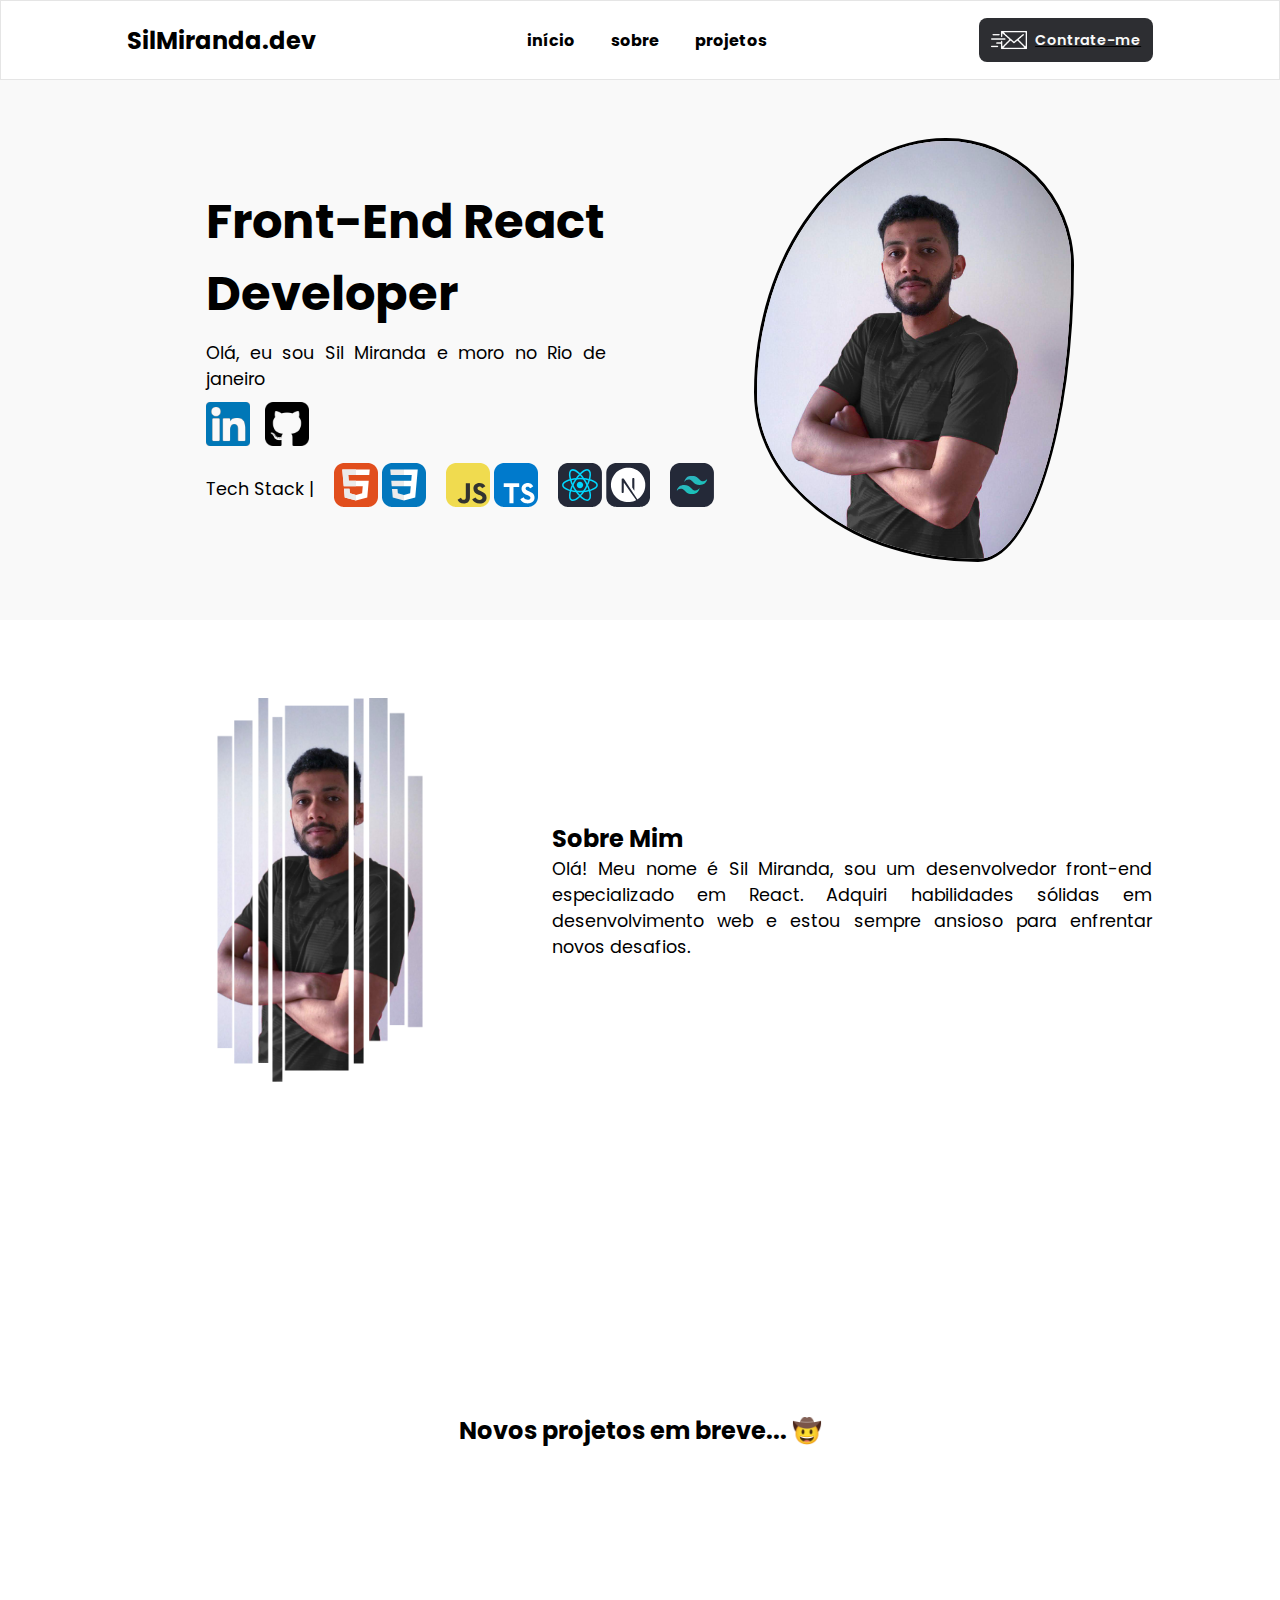
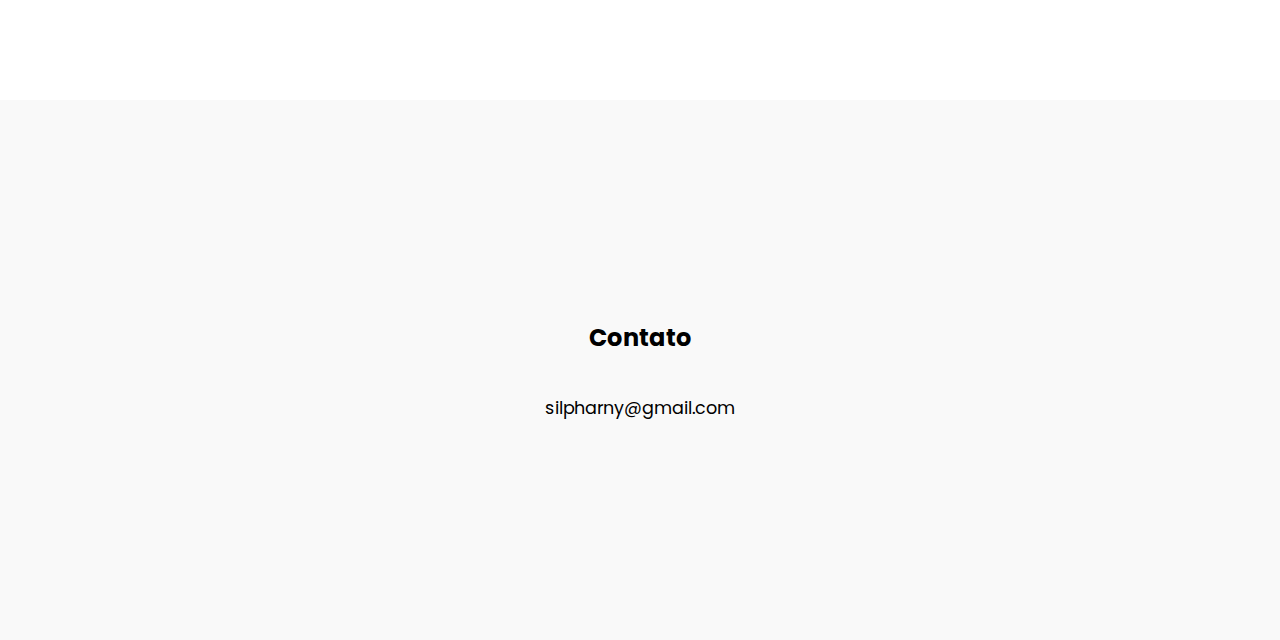
==== index.html @ c1b4ee5f "restaurando arquivos para pasta main" ====
<!DOCTYPE html>
<html lang="pt-br">
<head>
    <meta charset="UTF-8">
    <meta name="viewport" content="width=device-width, initial-scale=1.0">

    <link rel="preconnect" href="https://fonts.googleapis.com">
    <link rel="preconnect" href="https://fonts.gstatic.com" crossorigin>
    <link href="https://fonts.googleapis.com/css2?family=Poppins:ital,wght@0,100;0,200;0,300;0,400;0,500;0,600;0,700;0,800;0,900;1,100; 1,200;1,300;1,400;1,500;1,600;1,700;1,800;1,900&display=swap" rel="stylesheet">

    <link rel="stylesheet" href="styles.css">
    <link rel="stylesheet" href="mobile.css">
    <title>Portifólio</title>
</head>
<body>
    <!-- Burger menu-->
    <nav class="menu">
        <input type="checkbox" class="menu-faketrigger" />
        <div class="menu-lines">
            <span></span>
            <span></span>
            <span></span>
        </div>
        <ul>
            <li><a href="#home">início</a></li>
            <li><a href="#about">sobre</a></li>
            <li><a href="#projects">projetos</a></li>
           
            <a class="navigation" class="contact" href="#contact">
                <div class="hireMe">
                    <img class="mail" src="assets/mailIcon.svg" alt="mail">
                    <p>Contrate-me</p>
                </div>
            </a>
        </ul>
    </nav>
    <header>
        <h2>SilMiranda.dev</h2>
        <nav>
            <ul>
                <li><a class="navigation" id="homeNav" href="#home">início</a></li>
                <li><a class="navigation" id="aboutNav" href="#about">sobre</a></li>
                <li><a class="navigation" id="projectNav" href="#projects">projetos</a></li>
            </ul>
        </nav>
        
        <div>
            <a class="navigation" class="contact" href="#contact">
                <div class="hireMe">
                    <img class="mail" src="assets/mailIcon.svg" alt="mail">
                    <p>Contrate-me</p>
                </div>
            </a>
        </div>

    </header>
    
    <main>
        <section class="section" id="home">
            <div class="information">
                <h1>Front-End React Developer</h1>
                <p>Olá, eu sou Sil Miranda e moro no Rio de janeiro</p>
                <div class="socialMedia">
                    <a href="https://www.linkedin.com/in/silpharny/"><img class="icon" src="assets/linkedin.svg" alt="Linkedin"></a>
                    <a href="https://github.com/Silpharny"><img class="icon" src="assets/Github.svg" alt="Github"></a>
                </div>
                <div id="stack">
                    <p>Tech Stack |</p>
                    <div id="stack01">
                        <img class="icon" src="assets/html.svg" alt="Html">
                        <img class="icon" src="assets/css.svg" alt="Css">
                    </div>
                    <div id="stack02">
                        <img class="icon" src="assets/javascript.svg" alt="JavaScript">
                        <img class="icon" src="assets/typescript.svg" alt="TypeScript">
                    </div>
                    <div id="stack03">
                        <img class="icon" src="assets/react.svg" alt="React">
                        <img class="icon" src="assets/next.svg" alt="Next">
                    </div>
                    <div id="stack04">
                        <img class="icon" src="assets/Tailwind.svg" alt="Tailwind">
                    </div>
                </div>
            </div>
                <img id="principalPic" src="assets/imgPrincipal.jpg">
        </section>
        <section class="section" id="about">
            <img id="secondPic" src="assets/imgSec2.png" alt="perfil">
            <div class="information" id="aboutMe-description">
                <h2>Sobre Mim</h2>
                <p>
                    Olá! Meu nome é Sil Miranda, sou um desenvolvedor front-end especializado em React. Adquiri habilidades sólidas em desenvolvimento web e estou sempre ansioso para enfrentar novos desafios.
                </p>
            </div>
        </section>
        <section class="section" id="projects">
            <h2>Novos projetos em breve... 🤠</h2>
        </section>
        <section class="section" id="contact">
            <h2>Contato</h2>
            <p>silpharny@gmail.com</p>
        </section>
    </main>
</body>
<script src="script.js"></script>
</html>
---- styles.css ----
* {
    padding: 0;
    margin: 0;
    box-sizing: border-box;
    font-family: 'Poppins', sans-serif;
    color: var(--font-color);
}
 
:root {
    --primary-color: #f9f9f9;
    --secondary-color: #2D2E32;
    --tertiary-color: #cdcdcd
}

body {
    width: 100%;
    height: 100vh;
}

header {
    display: flex;
    justify-content: space-around;
    align-items: center;
    height: 80px;
    border: 1px solid rgb(00, 00, 00, 0.1);
    padding: 20px;
}

header nav ul{
    display: flex;
    gap: 36px;
    list-style: none;
    cursor: pointer;
    font-weight: bold;   
}

header nav ul li a:hover {
    background-color: var(--secondary-color);
    color: var(--primary-color);
    padding: 8px;
    border-radius: 8px;
}

header nav ul li a{
    text-decoration: none;
}

.menu {
    display: none;
}
.menu ul{
    display: flex; 
    gap: 24px;
    align-items: center;
    list-style: none;
    cursor: pointer;
    text-align: center;
}

.menu .hireMe {
    width: 200px;
}

.hireMe {
    display: flex;
    align-items: center;
    justify-content: center;
    gap: 8px;
    background-color: var(--secondary-color);
    padding: 4px 12px;
    cursor: pointer;
    border-radius: 8px;
}

.hireMe .mail {
    width: 36px;
}

.hireMe p {
    color: var(--primary-color);
    font-weight: 600;
    font-size: 0.9rem;
}

.section {
    display: flex;
    align-items: center;
    justify-content: center;
    gap: 40px;
    height: 60vh;
    background-color: var(--primary-color);
}

#home .principalPic {
    display: flex;
    flex-direction: column;
    gap: 12px;
}

#home h1 {
    max-width: 400px;
    font-size: 3rem;
    font-weight: bolder;
    text-wrap: wrap;
}

.section p {
    max-width: 400px;
    font-size: 1.1rem;
    text-align: justify;
}

#home div .icon {
    width: 44px;

}

#home #stack {
    display: flex;
    align-items: center;
    gap: 20px;
    cursor: pointer;
}

#principalPic {
    width: 20rem;
    
    border: 3px solid black;
    animation: morph 8s ease-in-out infinite;
    border-radius: 60% 40% 30% 70% / 60% 30% 70% 40%;
    transition: all 1s ease-in-out;
}    
        

@keyframes morph {
    0% {
        border-radius: 60% 40% 30% 70% / 60% 30% 70% 40%;
    }
  
    50% {
        border-radius: 30% 60% 70% 40% / 50% 60% 30% 60%;
    }
  
    100% {
        border-radius: 60% 40% 30% 70% / 60% 30% 70% 40%;
    }
}

#home .information {
    display: flex;
    flex-direction: column;
    gap: 10px;
}

#home .information .socialMedia {
    display: flex;
    gap: 15px;

}

#secondPic {
    width: 24rem;
}

#about, #projects {
    background-color: white;
}

#stack01, #stack02, #stack03, #stack04 {
    transition: transform 450ms;
}

#stack01:hover, #stack02:hover, #stack03:hover, #stack04:hover {
    transform: translateY(-20px);
    transition: transform 450ms;
}

#about p {
    max-width: 600px;
    text-wrap: wrap;   
}

#projects, #contact {
    flex-direction: column;
    text-align: center;
}
---- mobile.css ----
@media (max-width: 600px) {
    .menu {
        display: block;   
        position: absolute;
        top: 0;
        left: 0;    
        padding: 30px;     
    }
    
    .menu .menu-lines {
        position: absolute;
        z-index: 999;
        width: 35px;
        height: 35px;
    }
    
    .menu .menu-lines span {
        display: block;
        width: 35px;
        height: 5px;
        margin-bottom: 10px;
        background-color: var(--secondary-color);
        border-radius: 3px;
    
        transition: all ease .2s;
    }
    
    .menu .menu-faketrigger {
        position: absolute;
        z-index: 1000;
        width: 35px;
        height: 35px;
        opacity: 0;
        cursor: pointer;
    }
    
    .menu .menu-faketrigger:checked ~.menu-lines span:nth-child(1) {
        transform-origin: 0% 0%;
        transform: rotate(45deg) scale(1.25);
    }
    
    .menu .menu-faketrigger:checked ~.menu-lines span:nth-child(2) {
        opacity: 0;
    }   
    
    .menu .menu-faketrigger:checked ~.menu-lines span:nth-child(3) {
        transform-origin: 0% 100%;
        transform: rotate(-45deg) scale(1.25);
    }
    
    .menu ul {
        position: absolute;
        z-index: 998;
        left: 0;
        top: 0;
        width: 300px;
        height: calc(100vh - 100px);
        padding-top: 100px;
        background-color: var(--primary-color);
        margin-left: -300px;
        transition: all ease .2s;
    }
    
    .menu .menu-faketrigger:checked ~ ul {
        margin-left: 0;
    }
    
    .menu ul {
        display: flex;
        flex-direction: column;
    }
    
    .menu ul li {
        width: 300px;
        padding: 10px 30px;
        color: var(--secondary-color);
        
    }
    
    .menu ul li a{
        text-decoration: none;
        font-size: 22px;
        transition: all ease .3s;
    }
    
    
    .menu ul li:hover {
        background-color: var(--secondary-color);
        color: var(--primary-color);
    }

    header nav, header div {
        display: none;
    }

    .section {
        height: 75vh;
    }

    main #home {
        display: flex;
        flex-direction: column-reverse;
    }

    #home .information {
        align-items: center;
    }

    #home .information #stack {
        align-items: center;
        justify-content: center;
        gap: 5px;
        margin-top: 16px;
        
        font-weight: bold;
    }

    #home #principalPic {
        max-width: 50vw;
    }

    #about {
        display: flex;
        flex-direction: column;
    }

    #about #aboutMe-description{
        display: flex;
        flex-direction: column;
        gap: 16px;
        width: 400px;
    }
}
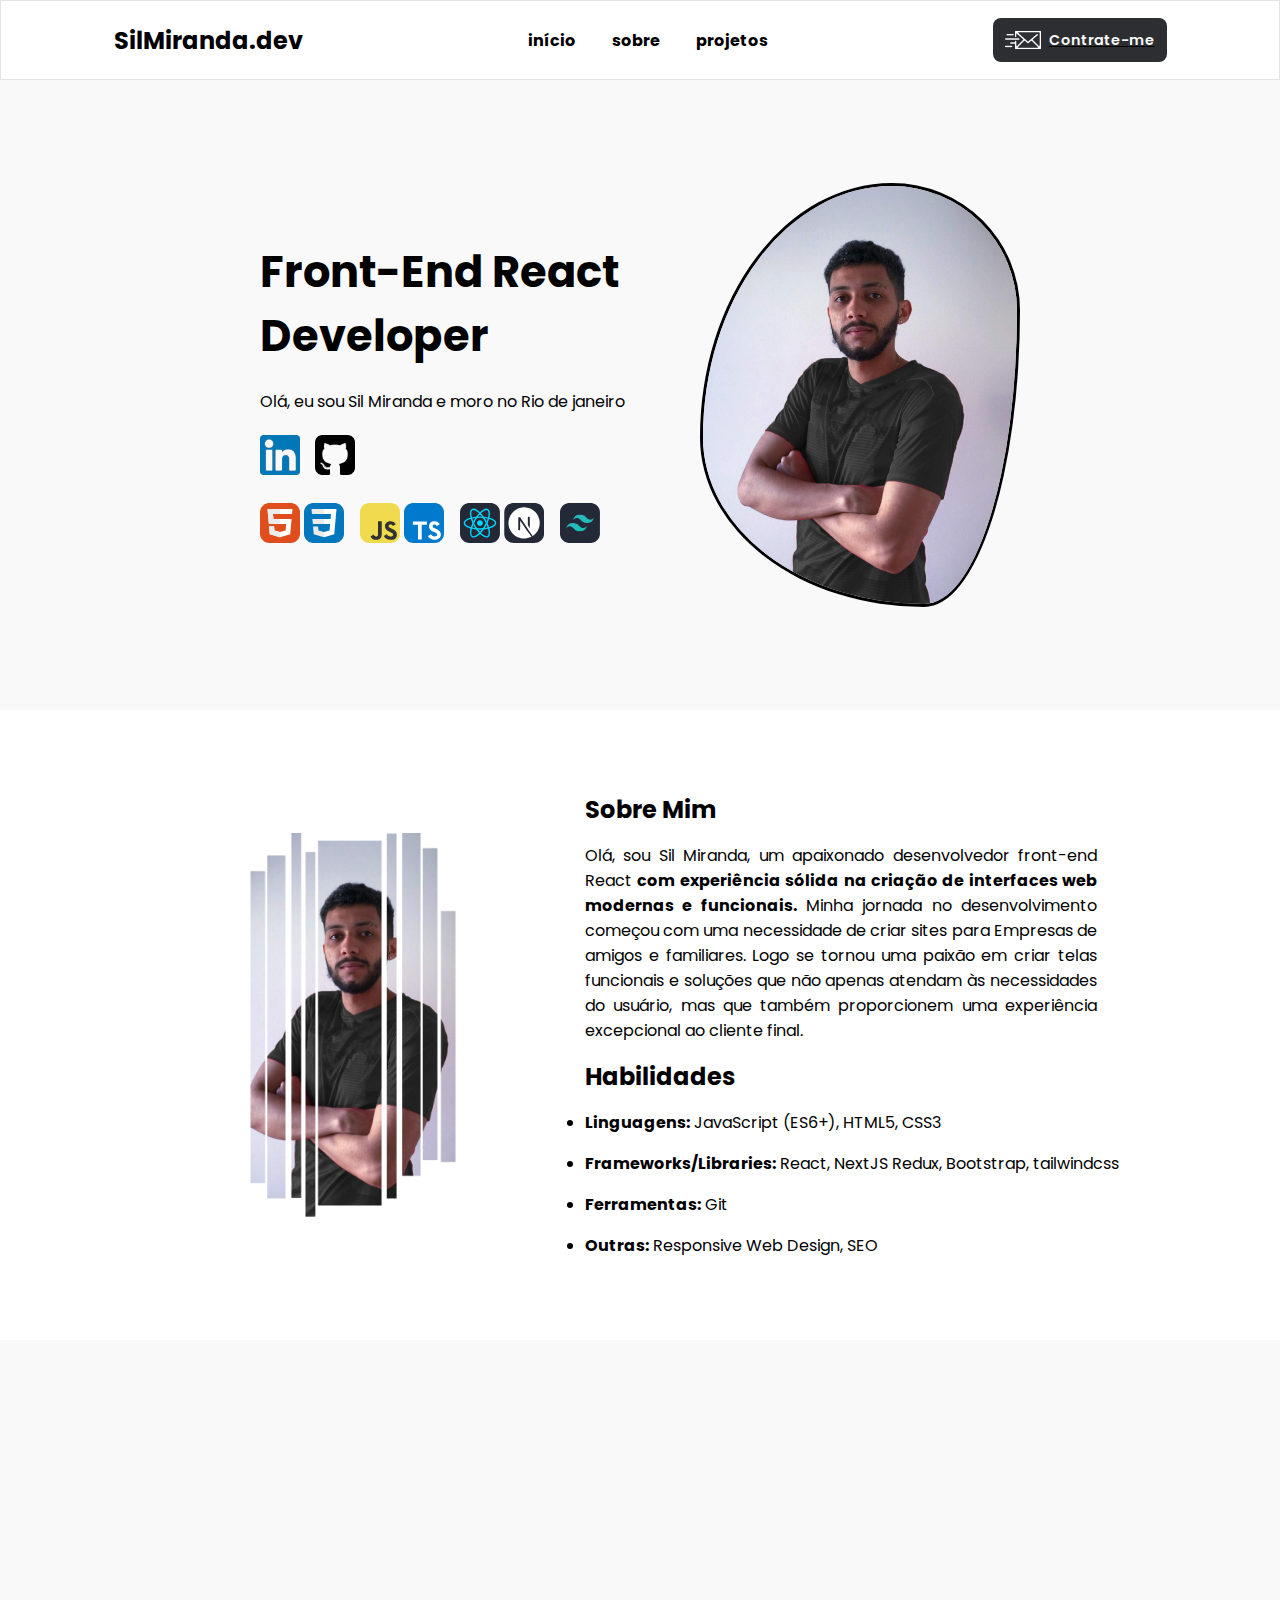
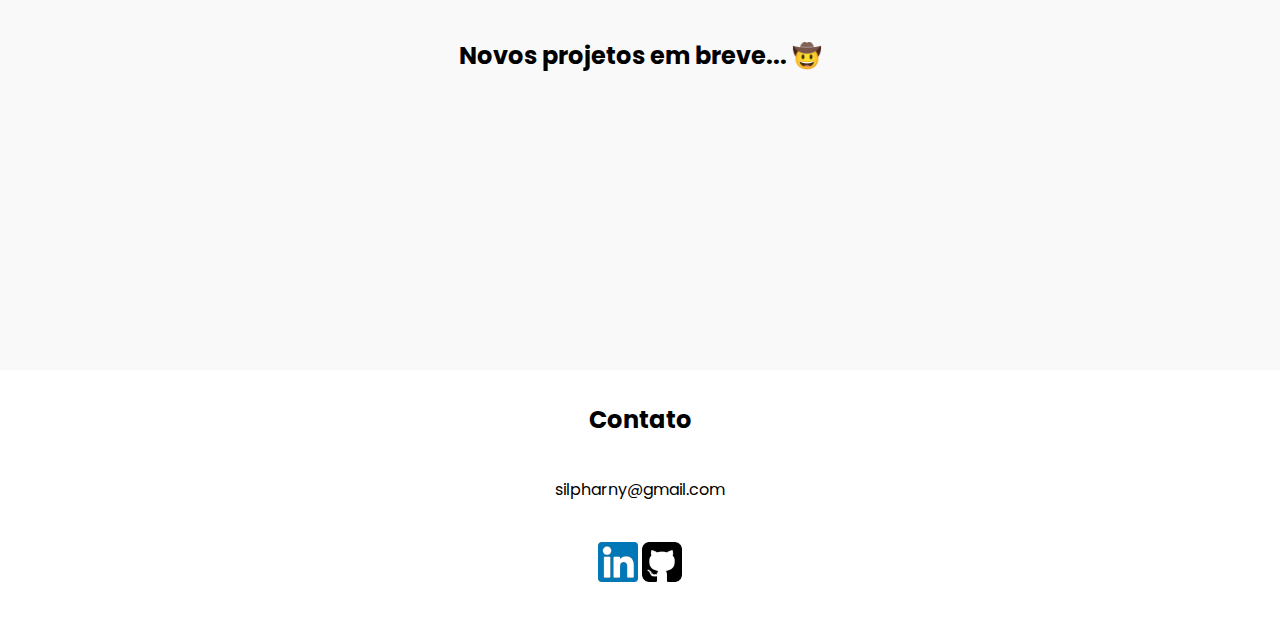
==== commit a61798fe: "Resolvendo problemas de responsividade" ====
--- a/index.html
+++ b/index.html
@@ -2,7 +2,7 @@
 <html lang="pt-br">
 <head>
     <meta charset="UTF-8">
-    <meta name="viewport" content="width=device-width, initial-scale=1.0">
+    <meta name="viewport" content="width=device-width, initial-scale=1.0"> 
 
     <link rel="preconnect" href="https://fonts.googleapis.com">
     <link rel="preconnect" href="https://fonts.gstatic.com" crossorigin>
@@ -22,7 +22,6 @@
             <span></span>
         </div>
         <ul>
-            <li><a href="#home">início</a></li>
             <li><a href="#about">sobre</a></li>
             <li><a href="#projects">projetos</a></li>
            
@@ -65,20 +64,19 @@
                     <a href="https://github.com/Silpharny"><img class="icon" src="assets/Github.svg" alt="Github"></a>
                 </div>
                 <div id="stack">
-                    <p>Tech Stack |</p>
-                    <div id="stack01">
+                    <div id="stack01" class="stackInfo">
                         <img class="icon" src="assets/html.svg" alt="Html">
                         <img class="icon" src="assets/css.svg" alt="Css">
                     </div>
-                    <div id="stack02">
+                    <div id="stack02" class="stackInfo">
                         <img class="icon" src="assets/javascript.svg" alt="JavaScript">
                         <img class="icon" src="assets/typescript.svg" alt="TypeScript">
                     </div>
-                    <div id="stack03">
+                    <div id="stack03" class="stackInfo">
                         <img class="icon" src="assets/react.svg" alt="React">
                         <img class="icon" src="assets/next.svg" alt="Next">
                     </div>
-                    <div id="stack04">
+                    <div id="stack04" class="stackInfo">
                         <img class="icon" src="assets/Tailwind.svg" alt="Tailwind">
                     </div>
                 </div>
@@ -90,8 +88,16 @@
             <div class="information" id="aboutMe-description">
                 <h2>Sobre Mim</h2>
                 <p>
-                    Olá! Meu nome é Sil Miranda, sou um desenvolvedor front-end especializado em React. Adquiri habilidades sólidas em desenvolvimento web e estou sempre ansioso para enfrentar novos desafios.
+                    Olá, sou Sil Miranda, um apaixonado desenvolvedor front-end React <span>com experiência sólida na criação de interfaces web modernas e funcionais.</span> Minha jornada no desenvolvimento começou com uma necessidade de criar sites para Empresas de amigos e familiares. Logo se tornou uma paixão em criar telas funcionais e soluções que não apenas atendam às necessidades do usuário, mas que também proporcionem uma experiência excepcional ao cliente final.
+
                 </p>
+                <div id="skils">
+                    <h2>Habilidades</h2>
+                    <li><span>Linguagens:</span> JavaScript (ES6+), HTML5, CSS3</li>
+                    <li><span>Frameworks/Libraries:</span> React, NextJS Redux, Bootstrap, tailwindcss</li>
+                    <li><span>Ferramentas:</span> Git</li>
+                    <li><span>Outras:</span> Responsive Web Design, SEO</li>
+                </div>
             </div>
         </section>
         <section class="section" id="projects">
@@ -100,8 +106,13 @@
         <section class="section" id="contact">
             <h2>Contato</h2>
             <p>silpharny@gmail.com</p>
+            <div class="socialMedia">
+                <a href="https://www.linkedin.com/in/silpharny/"><img class="icon" src="assets/linkedin.svg" alt="Linkedin"></a>
+                <a href="https://github.com/Silpharny"><img class="icon" src="assets/Github.svg" alt="Github"></a>
+            </div>            
         </section>
     </main>
+    <a href="#home"><img src="assets/up-arrow.png" id="toHome" alt="upArrow"></a>
 </body>
 <script src="script.js"></script>
 </html>--- a/styles.css
+++ b/styles.css
@@ -14,7 +14,7 @@
 
 body {
     width: 100%;
-    height: 100vh;
+    height: 100%;
 }
 
 header {
@@ -23,7 +23,10 @@
     align-items: center;
     height: 80px;
     border: 1px solid rgb(00, 00, 00, 0.1);
-    padding: 20px;
+}
+
+header h2 {
+    cursor: pointer;
 }
 
 header nav ul{
@@ -87,43 +90,37 @@
     align-items: center;
     justify-content: center;
     gap: 40px;
-    height: 60vh;
+    height: 70vh;
     background-color: var(--primary-color);
 }
 
-#home .principalPic {
-    display: flex;
-    flex-direction: column;
-    gap: 12px;
+.section p {
+    max-width: 400px;
+    font-size: 1rem;
+    text-align: justify;
 }
 
 #home h1 {
     max-width: 400px;
-    font-size: 3rem;
+    font-size: 2.7rem;
     font-weight: bolder;
     text-wrap: wrap;
 }
 
-.section p {
-    max-width: 400px;
-    font-size: 1.1rem;
-    text-align: justify;
-}
-
-#home div .icon {
-    width: 44px;
+.icon {
+    width: 40px;
 
 }
 
 #home #stack {
     display: flex;
     align-items: center;
-    gap: 20px;
+    gap: 16px;
     cursor: pointer;
 }
 
 #principalPic {
-    width: 20rem;
+    width:20rem;
     
     border: 3px solid black;
     animation: morph 8s ease-in-out infinite;
@@ -149,7 +146,7 @@
 #home .information {
     display: flex;
     flex-direction: column;
-    gap: 10px;
+    gap: 1.3rem;
 }
 
 #home .information .socialMedia {
@@ -162,7 +159,7 @@
     width: 24rem;
 }
 
-#about, #projects {
+#about, #contact{
     background-color: white;
 }
 
@@ -175,12 +172,30 @@
     transition: transform 450ms;
 }
 
+#about .information, #about #skils  {
+    display: flex;
+    flex-direction: column;
+    gap: 1rem;
+}
+
+span {
+    font-weight: bold;
+}
+
 #about p {
-    max-width: 600px;
+    max-width: 32rem;
     text-wrap: wrap;   
 }
 
 #projects, #contact {
     flex-direction: column;
     text-align: center;
+}
+
+#contact {
+    height: 250px;
+}
+
+#toHome {
+    display: none;
 }--- a/mobile.css
+++ b/mobile.css
@@ -1,11 +1,17 @@
+:root {
+    --primary-color: #f9f9f9;
+    --secondary-color: #2D2E32;
+    --tertiary-color: #F0EDEE;
+}
 
-@media (max-width: 600px) {
+@media (max-width: 1100px) {
+
     .menu {
-        display: block;   
+        display: block;
         position: absolute;
         top: 0;
-        left: 0;    
-        padding: 30px;     
+        left: 0;     
+        padding: 22px 40px;     
     }
     
     .menu .menu-lines {
@@ -55,9 +61,9 @@
         left: 0;
         top: 0;
         width: 300px;
-        height: calc(100vh - 100px);
+        height: 100vh;
         padding-top: 100px;
-        background-color: var(--primary-color);
+        background-color: var(--tertiary-color);
         margin-left: -300px;
         transition: all ease .2s;
     }
@@ -95,7 +101,7 @@
     }
 
     .section {
-        height: 75vh;
+        height: 100vh;
     }
 
     main #home {
@@ -103,32 +109,36 @@
         flex-direction: column-reverse;
     }
 
+    #home h1 {
+        font-size: 2rem;
+    }
+
     #home .information {
         align-items: center;
+        width: 380px;
     }
 
-    #home .information #stack {
-        align-items: center;
-        justify-content: center;
-        gap: 5px;
-        margin-top: 16px;
-        
-        font-weight: bold;
-    }
-
-    #home #principalPic {
-        max-width: 50vw;
+    #home .information #stack .stackInfo {
+        display: flex;
+        gap: 3px;
     }
 
     #about {
         display: flex;
         flex-direction: column;
+        height: auto;
+        margin: 2rem 0;
     }
 
     #about #aboutMe-description{
+        width: 360px;
+    }
+
+    #toHome {
         display: flex;
-        flex-direction: column;
-        gap: 16px;
-        width: 400px;
+        width: 55px;
+        position: fixed;
+        right: 0;
+        top: 710px;
     }
 }
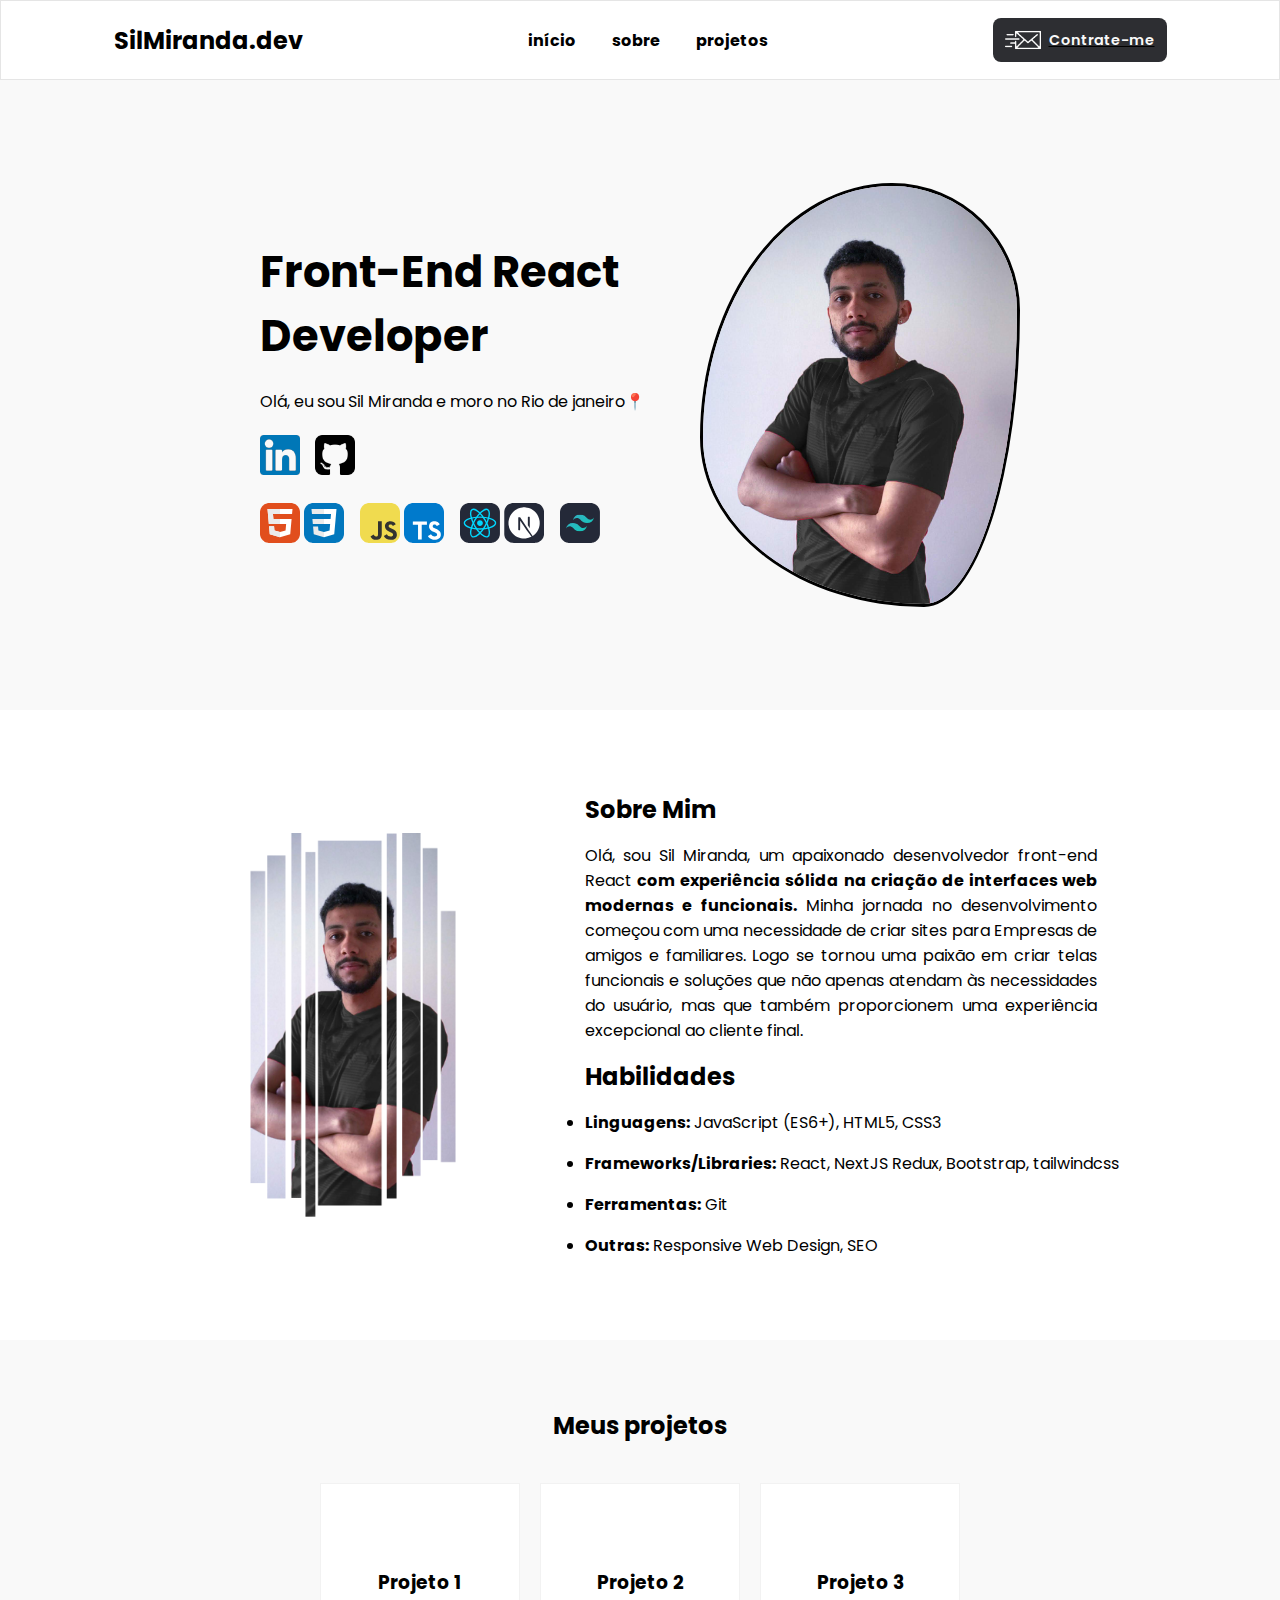
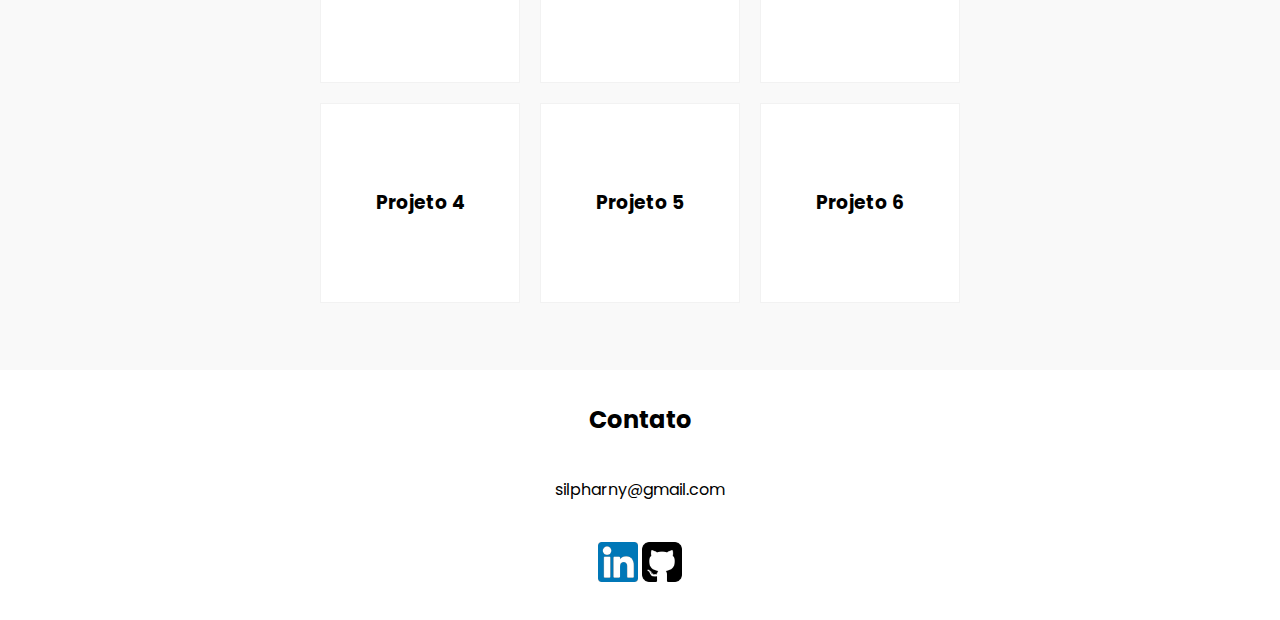
==== commit e4e165ab: "implementando layout projetos" ====
--- a/index.html
+++ b/index.html
@@ -58,7 +58,7 @@
         <section class="section" id="home">
             <div class="information">
                 <h1>Front-End React Developer</h1>
-                <p>Olá, eu sou Sil Miranda e moro no Rio de janeiro</p>
+                <p>Olá, eu sou Sil Miranda e moro no Rio de janeiro📍</p>
                 <div class="socialMedia">
                     <a href="https://www.linkedin.com/in/silpharny/"><img class="icon" src="assets/linkedin.svg" alt="Linkedin"></a>
                     <a href="https://github.com/Silpharny"><img class="icon" src="assets/Github.svg" alt="Github"></a>
@@ -101,7 +101,27 @@
             </div>
         </section>
         <section class="section" id="projects">
-            <h2>Novos projetos em breve... 🤠</h2>
+            <h2>Meus projetos</h2>
+            <div id="projectList">
+                <div class="block">
+                    <h3>Projeto 1</h3>
+                </div>
+                <div class="block">
+                    <h3>Projeto 2</h3>
+                </div>
+                <div class="block">
+                    <h3>Projeto 3</h3>
+                </div>
+                <div class="block">
+                    <h3>Projeto 4</h3>
+                </div>
+                <div class="block">
+                    <h3>Projeto 5</h3>
+                </div>
+                <div class="block">
+                    <h3>Projeto 6</h3>
+                </div>
+            </div>
         </section>
         <section class="section" id="contact">
             <h2>Contato</h2>
--- a/styles.css
+++ b/styles.css
@@ -26,7 +26,7 @@
 }
 
 header h2 {
-    cursor: pointer;
+    cursor: default;
 }
 
 header nav ul{
@@ -116,7 +116,7 @@
     display: flex;
     align-items: center;
     gap: 16px;
-    cursor: pointer;
+    cursor: default;
 }
 
 #principalPic {
@@ -192,6 +192,31 @@
     text-align: center;
 }
 
+#projectList {
+    max-width: 800px;
+    display: flex;
+    flex-wrap: wrap;
+
+    justify-content: center;
+    gap: 20px;
+    
+}
+
+.block {
+    display: flex;
+    align-items: center;
+    justify-content: center;
+    width: 200px;
+    height: 200px;
+    background-color: white;
+    border: 1px solid rgb(00, 00, 00, 0.05);
+    cursor: default;
+}
+
+.block h3:hover {
+    opacity: 0.1;
+}
+
 #contact {
     height: 250px;
 }
--- a/mobile.css
+++ b/mobile.css
@@ -115,7 +115,7 @@
 
     #home .information {
         align-items: center;
-        width: 380px;
+        max-width: 23rem;
     }
 
     #home .information #stack .stackInfo {
@@ -134,6 +134,10 @@
         width: 360px;
     }
 
+    #projectList {
+        gap: 2px;
+    }
+
     #toHome {
         display: flex;
         width: 55px;
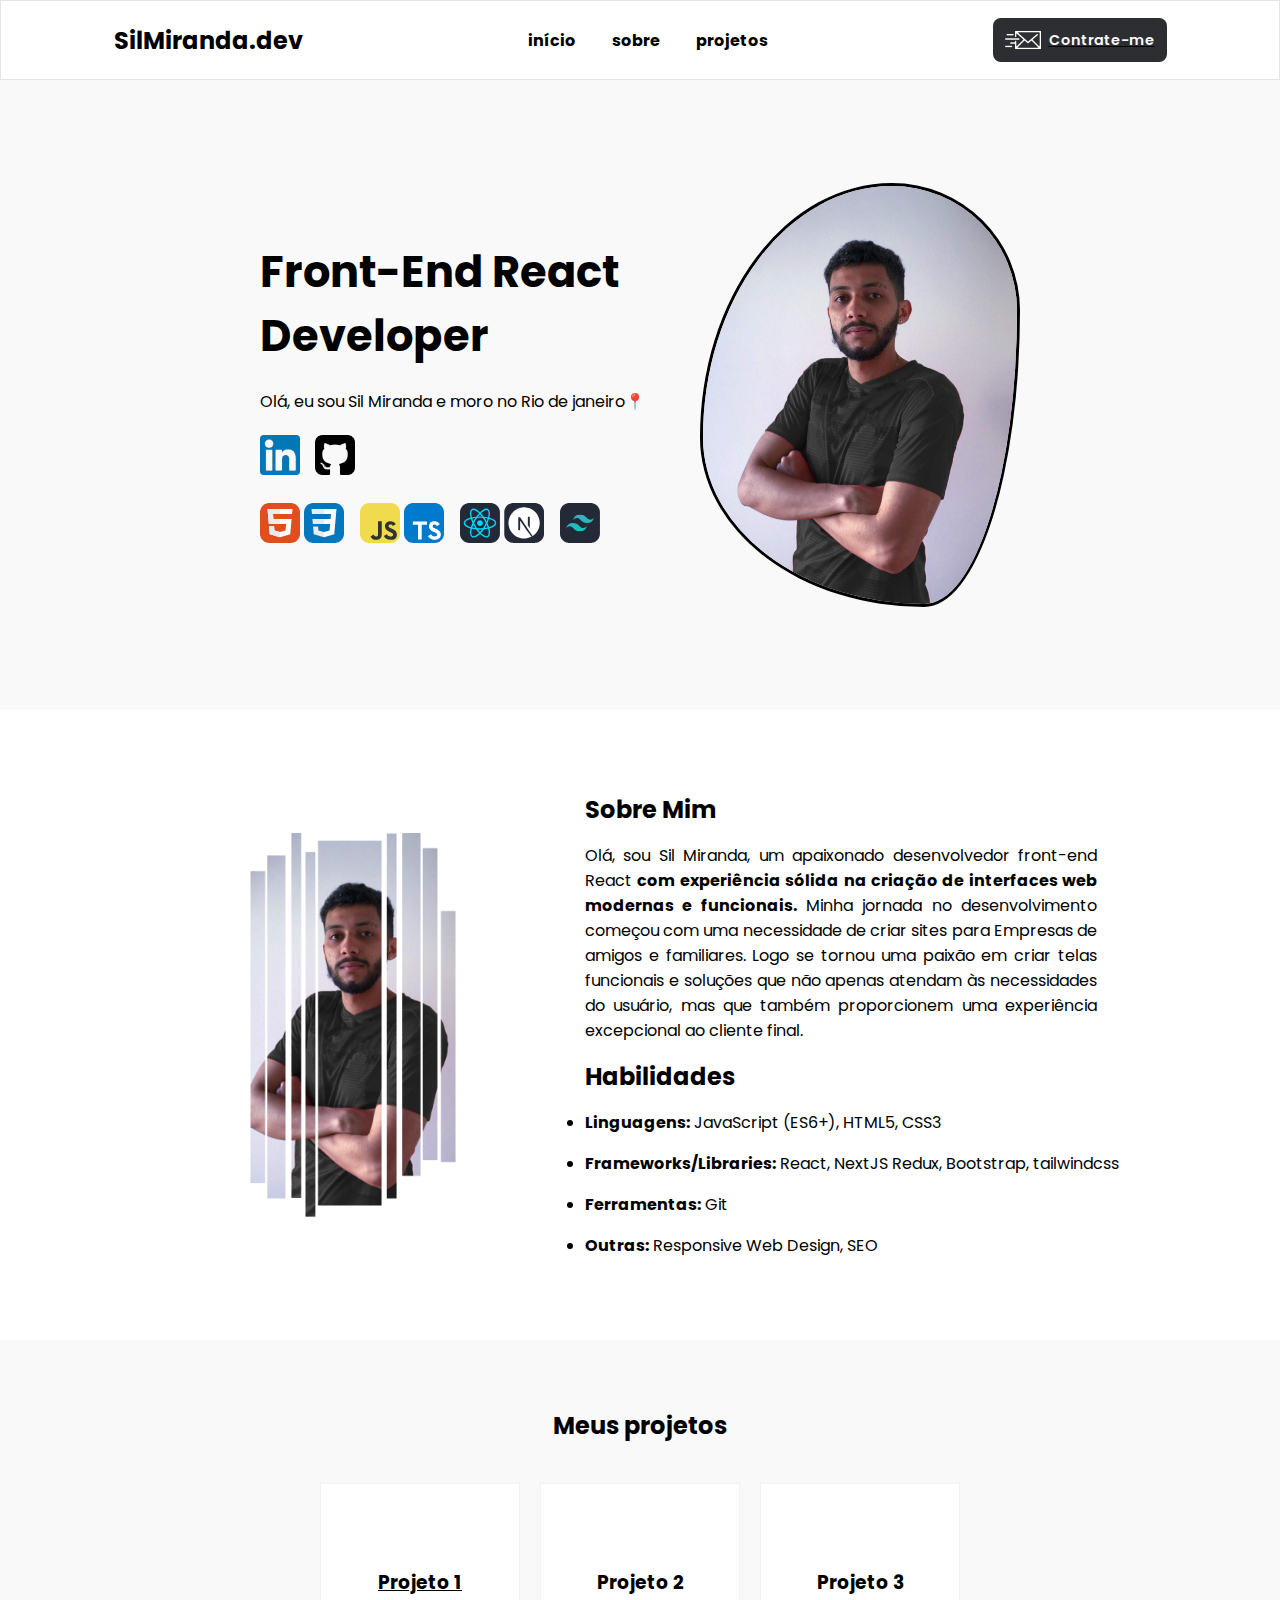
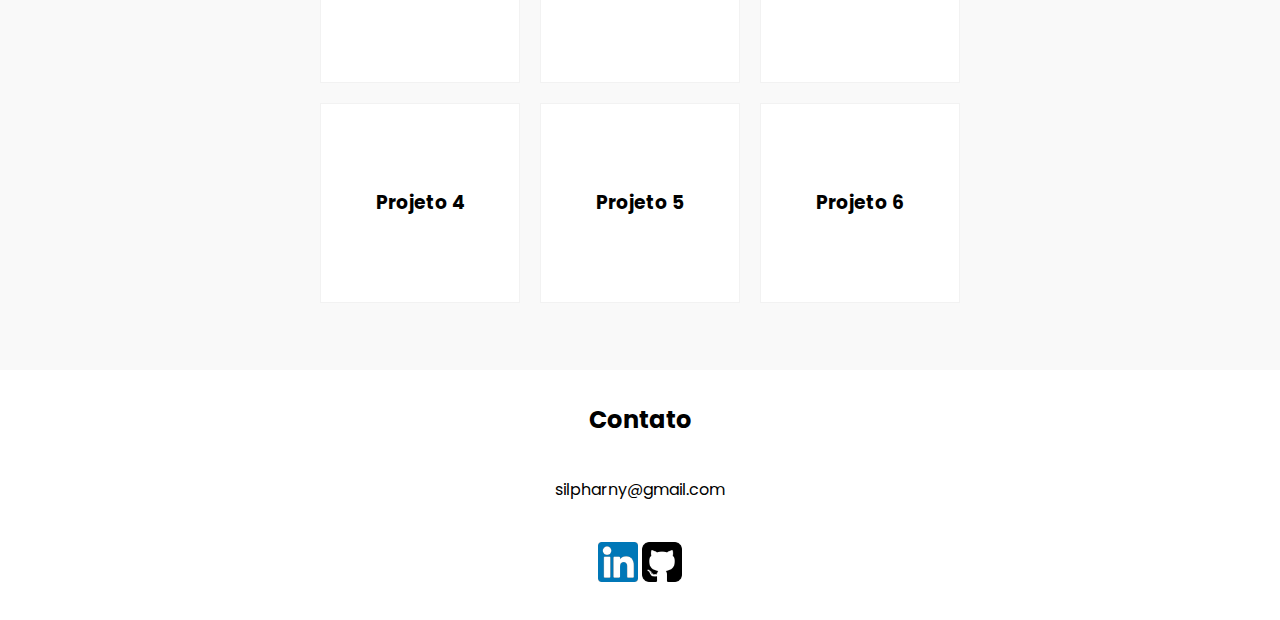
==== commit cd489170: "projetos" ====
--- a/index.html
+++ b/index.html
@@ -103,9 +103,9 @@
         <section class="section" id="projects">
             <h2>Meus projetos</h2>
             <div id="projectList">
-                <div class="block">
+                <a href="../favorita/index.html"><div class="block">
                     <h3>Projeto 1</h3>
-                </div>
+                </div></a>
                 <div class="block">
                     <h3>Projeto 2</h3>
                 </div>
--- a/mobile.css
+++ b/mobile.css
@@ -134,6 +134,11 @@
         width: 360px;
     }
 
+    #projects {
+        height: 100%;
+        padding: 20px 0;
+    }
+
     #projectList {
         gap: 2px;
     }
